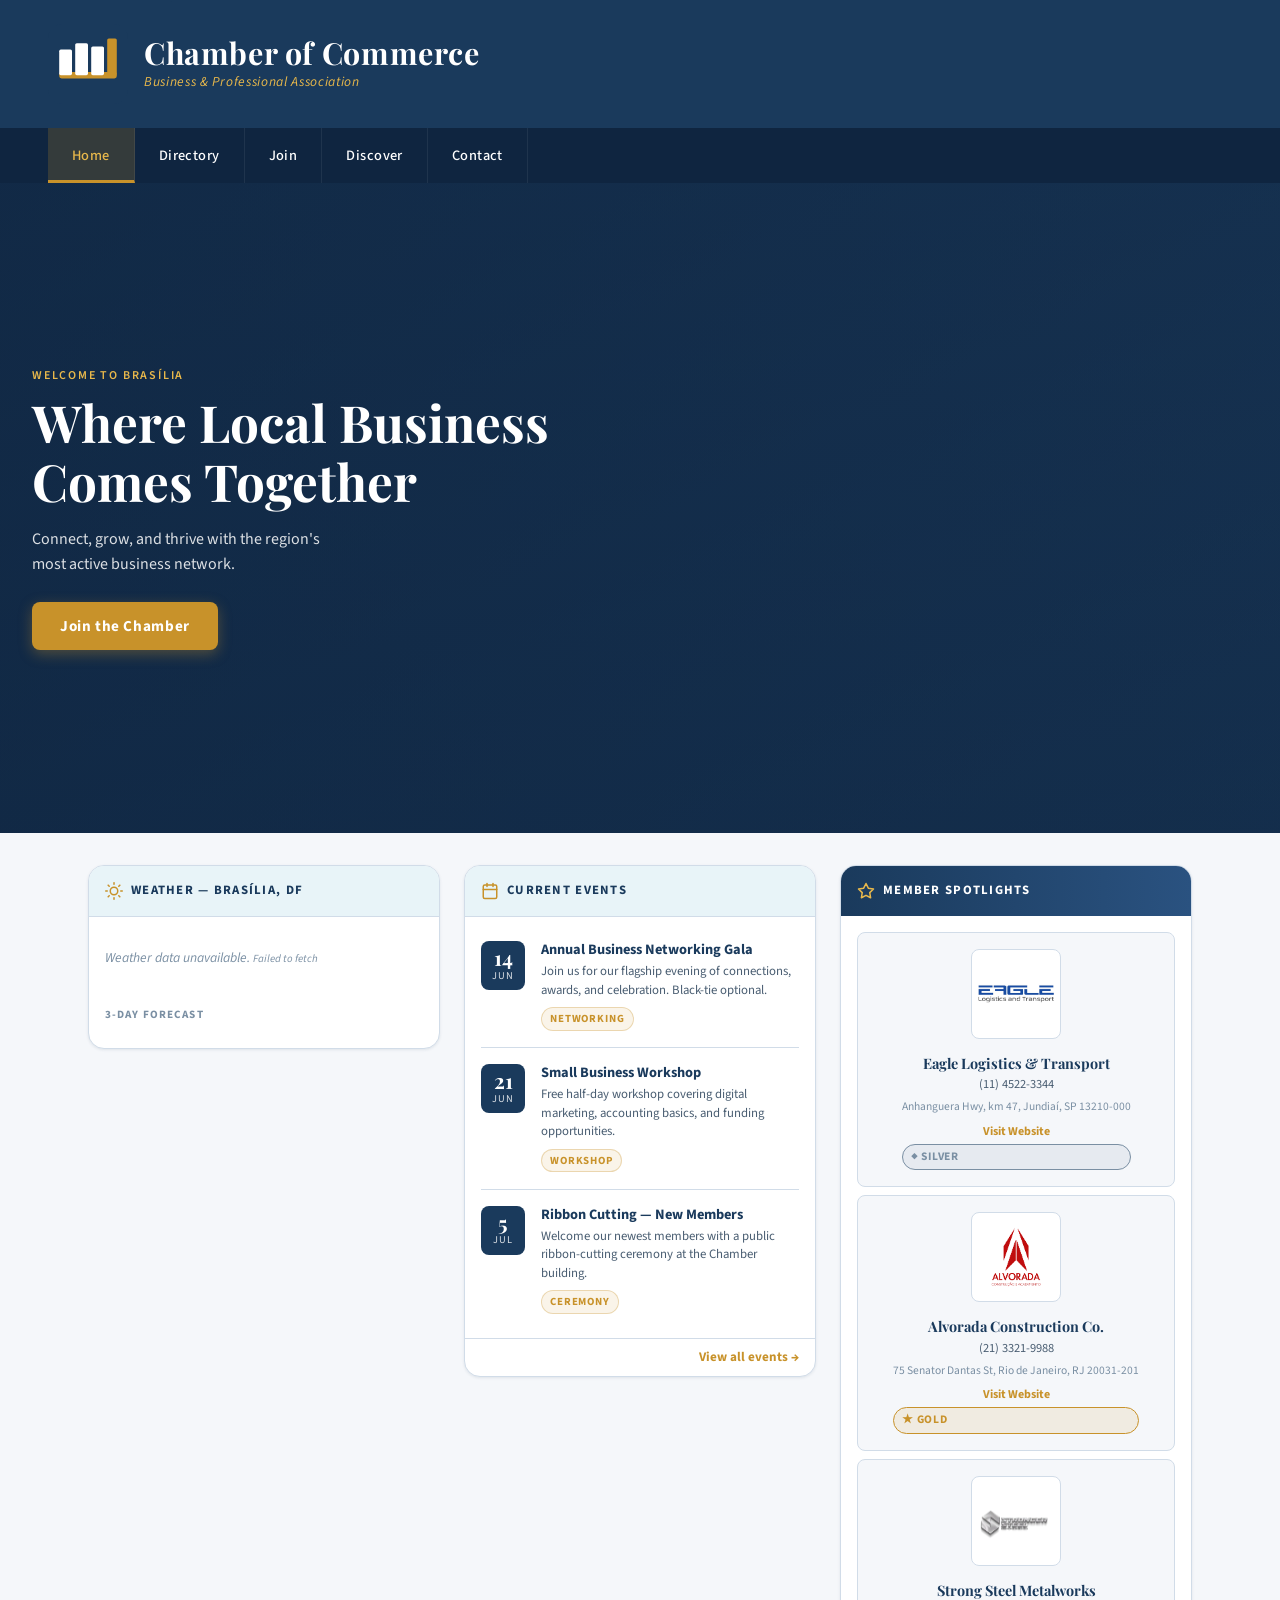
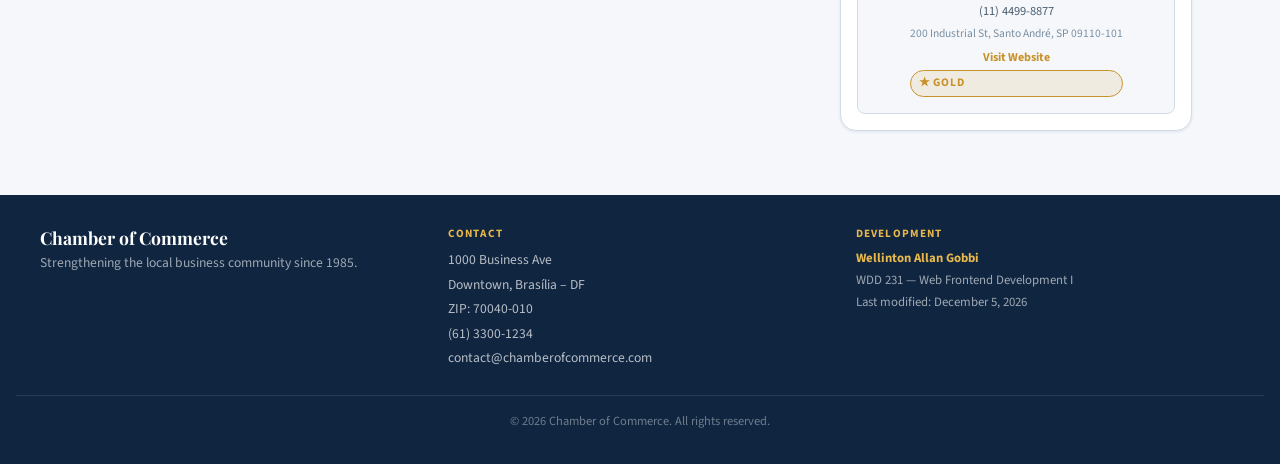
==== chamber/index.html @ d20de8e0 "w3" ====
<!DOCTYPE html>
<html lang="en">
<head>
  <meta charset="UTF-8" />
  <meta name="viewport" content="width=device-width, initial-scale=1.0" />
  <meta name="description" content="Welcome to the Chamber of Commerce and Business Association. Join us to grow your business, connect with local leaders, and strengthen our community." />
  <meta name="author" content="Wellinton Allan Gobbi" />
  <title>Home | Chamber of Commerce</title>

  <!-- Open Graph / Facebook Meta -->
  <meta property="og:type"        content="website" />
  <meta property="og:title"       content="Chamber of Commerce — Business &amp; Professional Association" />
  <meta property="og:description" content="Join us to grow your business, connect with local leaders, and strengthen our community." />
  <meta property="og:image"       content="https://wellintongobbi.github.io/wdd231/chamber/images/og-chamber.jpg" />
  <meta property="og:url"         content="https://wellintongobbi.github.io/wdd231/chamber/index.html" />
  <meta property="og:site_name"   content="Chamber of Commerce" />

  <!-- Favicon -->
  <link rel="icon" href="images/favicon.svg" type="image/svg+xml" />
  <link rel="alternate icon" href="images/favicon.png" type="image/png" />

  <!-- Google Fonts -->
  <link rel="preconnect" href="https://fonts.googleapis.com" />
  <link rel="preconnect" href="https://fonts.gstatic.com" crossorigin />
  <link href="https://fonts.googleapis.com/css2?family=Playfair+Display:wght@700&family=Source+Sans+3:wght@400;500;600&display=swap" rel="stylesheet" />

  <!-- CSS: normalize → small → larger -->
  <link rel="stylesheet" href="styles/normalize.css" />
  <link rel="stylesheet" href="styles/small.css" />
  <link rel="stylesheet" href="styles/larger.css" />
</head>
<body>

  <!-- Skip to main content -->
  <a class="skip-link" href="#main-content">Skip to main content</a>

  <!-- ═══════════════ HEADER ═══════════════ -->
  <header id="site-header">
    <div class="header-branding">
      <img
        class="header-logo"
        src="images/favicon.svg"
        alt="Chamber of Commerce logo"
        width="70"
        height="70"
      />
      <div class="header-title">
        <h1>Chamber of Commerce</h1>
        <p>Business &amp; Professional Association</p>
      </div>
    </div>
  </header>

  <!-- ═══════════════ NAVIGATION ═══════════════ -->
  <nav id="site-nav" aria-label="Main navigation">
    <button
      class="nav-toggle"
      aria-controls="main-menu"
      aria-expanded="false"
      aria-label="Toggle navigation menu"
    >
      Menu
      <div class="hamburger" aria-hidden="true">
        <span></span>
        <span></span>
        <span></span>
      </div>
    </button>

    <ul class="nav-menu" id="main-menu" role="menubar">
      <li role="none"><a href="index.html"     role="menuitem" class="active" aria-current="page">Home</a></li>
      <li role="none"><a href="directory.html" role="menuitem">Directory</a></li>
      <li role="none"><a href="join.html"      role="menuitem">Join</a></li>
      <li role="none"><a href="discover.html"  role="menuitem">Discover</a></li>
      <li role="none"><a href="contact.html"   role="menuitem">Contact</a></li>
    </ul>
  </nav>

  <!-- ═══════════════ MAIN ═══════════════ -->
  <main id="main-content">

    <!-- ── HERO ── -->
    <section class="home-hero" aria-labelledby="hero-heading">
      <div class="hero-overlay"></div>
      <div class="hero-content">
        <p class="hero-eyebrow">Welcome to Brasília</p>
        <h2 id="hero-heading">Where Local Business<br />Comes Together</h2>
        <p class="hero-sub">Connect, grow, and thrive with the region's most active business network.</p>
        <a href="join.html" class="btn-cta">Join the Chamber</a>
      </div>
    </section>

    <!-- ── HOME GRID (weather + events + spotlights) ── -->
    <div class="home-grid">

      <!-- ── WEATHER ── -->
      <section class="home-card weather-card" aria-labelledby="weather-heading">
        <div class="card-header-bar">
          <svg xmlns="http://www.w3.org/2000/svg" viewBox="0 0 24 24" fill="none"
               stroke="currentColor" stroke-width="2" stroke-linecap="round"
               stroke-linejoin="round" width="18" height="18" aria-hidden="true">
            <circle cx="12" cy="12" r="5"/>
            <line x1="12" y1="1" x2="12" y2="3"/>
            <line x1="12" y1="21" x2="12" y2="23"/>
            <line x1="4.22" y1="4.22" x2="5.64" y2="5.64"/>
            <line x1="18.36" y1="18.36" x2="19.78" y2="19.78"/>
            <line x1="1" y1="12" x2="3" y2="12"/>
            <line x1="21" y1="12" x2="23" y2="12"/>
            <line x1="4.22" y1="19.78" x2="5.64" y2="18.36"/>
            <line x1="18.36" y1="5.64" x2="19.78" y2="4.22"/>
          </svg>
          <h2 id="weather-heading">Weather — Brasília, DF</h2>
        </div>

        <div id="weather-current" class="weather-current" aria-live="polite">
          <div class="loading-spinner" role="status" aria-label="Loading weather..."></div>
        </div>

        <div class="forecast-label">3-Day Forecast</div>
        <div id="weather-forecast" class="weather-forecast" aria-live="polite">
          <!-- Populated by JS -->
        </div>
      </section>

      <!-- ── CURRENT EVENTS ── -->
      <section class="home-card events-card" aria-labelledby="events-heading">
        <div class="card-header-bar">
          <svg xmlns="http://www.w3.org/2000/svg" viewBox="0 0 24 24" fill="none"
               stroke="currentColor" stroke-width="2" stroke-linecap="round"
               stroke-linejoin="round" width="18" height="18" aria-hidden="true">
            <rect x="3" y="4" width="18" height="18" rx="2" ry="2"/>
            <line x1="16" y1="2" x2="16" y2="6"/>
            <line x1="8" y1="2" x2="8" y2="6"/>
            <line x1="3" y1="10" x2="21" y2="10"/>
          </svg>
          <h2 id="events-heading">Current Events</h2>
        </div>

        <ul class="events-list">
          <li class="event-item">
            <div class="event-date">
              <span class="event-day">14</span>
              <span class="event-month">Jun</span>
            </div>
            <div class="event-info">
              <h3>Annual Business Networking Gala</h3>
              <p>Join us for our flagship evening of connections, awards, and celebration. Black-tie optional.</p>
              <span class="event-tag">Networking</span>
            </div>
          </li>
          <li class="event-item">
            <div class="event-date">
              <span class="event-day">21</span>
              <span class="event-month">Jun</span>
            </div>
            <div class="event-info">
              <h3>Small Business Workshop</h3>
              <p>Free half-day workshop covering digital marketing, accounting basics, and funding opportunities.</p>
              <span class="event-tag">Workshop</span>
            </div>
          </li>
          <li class="event-item">
            <div class="event-date">
              <span class="event-day">5</span>
              <span class="event-month">Jul</span>
            </div>
            <div class="event-info">
              <h3>Ribbon Cutting — New Members</h3>
              <p>Welcome our newest members with a public ribbon-cutting ceremony at the Chamber building.</p>
              <span class="event-tag">Ceremony</span>
            </div>
          </li>
        </ul>

        <a href="discover.html" class="events-more-link">View all events →</a>
      </section>

      <!-- ── SPOTLIGHTS ── -->
      <section class="spotlights-section" aria-labelledby="spotlights-heading">
        <div class="card-header-bar spotlights-header">
          <svg xmlns="http://www.w3.org/2000/svg" viewBox="0 0 24 24" fill="none"
               stroke="currentColor" stroke-width="2" stroke-linecap="round"
               stroke-linejoin="round" width="18" height="18" aria-hidden="true">
            <polygon points="12 2 15.09 8.26 22 9.27 17 14.14 18.18 21.02 12 17.77 5.82 21.02 7 14.14 2 9.27 8.91 8.26 12 2"/>
          </svg>
          <h2 id="spotlights-heading">Member Spotlights</h2>
        </div>

        <div id="spotlights-display" class="spotlights-grid" aria-live="polite">
          <!-- Populated by JS -->
        </div>
      </section>

    </div><!-- /.home-grid -->

  </main>

  <!-- ═══════════════ FOOTER ═══════════════ -->
  <footer id="site-footer">
    <div class="footer-grid">

      <div class="footer-brand">
        <h2>Chamber of Commerce</h2>
        <p>Strengthening the local business community since 1985.</p>
      </div>

      <div class="footer-contact">
        <h3>Contact</h3>
        <address>
          1000 Business Ave<br />
          Downtown, Brasília – DF<br />
          ZIP: 70040-010<br />
          <a href="tel:+556133001234" style="color:rgba(255,255,255,.7);">(61) 3300-1234</a><br />
          <a href="mailto:contact@chamberofcommerce.com" style="color:rgba(255,255,255,.7);">
            contact@chamberofcommerce.com
          </a>
        </address>
      </div>

      <div class="footer-dev">
        <h3>Development</h3>
        <p>
          <strong class="footer-gold">Wellinton Allan Gobbi</strong><br />
          WDD 231 — Web Frontend Development I<br />
          Last modified: <span id="last-modified"></span>
        </p>
      </div>

    </div>

    <div class="footer-bottom">
      &copy; <span id="copyright-year"></span> Chamber of Commerce. All rights reserved.
    </div>
  </footer>

  <!-- JavaScript -->
  <script src="scripts/home.js" defer></script>
</body>
</html>
---- chamber/styles/small.css ----
/* ===========================
   CHAMBER OF COMMERCE — small.css
   Mobile-first (base) styles
   =========================== */

/* ---------- CSS Custom Properties ---------- */
:root {
  /* Color Palette */
  --color-primary:        #1a3a5c;
  --color-primary-dark:   #0f2540;
  --color-secondary:      #c8922a;
  --color-secondary-light:#e8b84b;
  --color-accent:         #e8f4f8;
  --color-bg:             #f5f7fa;
  --color-surface:        #ffffff;
  --color-text:           #1e2d3d;
  --color-text-light:     #4a5e72;
  --color-text-muted:     #7a8fa3;
  --color-border:         #d1dce8;
  --color-badge-gold:     #c8922a;
  --color-badge-silver:   #7a8fa3;
  --color-badge-member:   #2e7d57;

  /* Typography */
  --font-heading: 'Playfair Display', Georgia, serif;
  --font-body:    'Source Sans 3', 'Segoe UI', sans-serif;

  /* Spacing */
  --space-xs:  0.25rem;
  --space-sm:  0.5rem;
  --space-md:  1rem;
  --space-lg:  1.5rem;
  --space-xl:  2rem;
  --space-2xl: 3rem;

  /* Radius */
  --radius-sm: 4px;
  --radius-md: 8px;
  --radius-lg: 16px;

  /* Shadow */
  --shadow-sm: 0 1px 3px rgba(26,58,92,0.10);
  --shadow-md: 0 4px 12px rgba(26,58,92,0.12);
  --shadow-lg: 0 8px 24px rgba(26,58,92,0.15);

  /* Transitions */
  --transition: 0.25s ease;
}

/* ---------- Base ---------- */
*, *::before, *::after {
  box-sizing: border-box;
}

html {
  font-size: 16px;
  scroll-behavior: smooth;
}

body {
  font-family: var(--font-body);
  font-size: 1rem;
  color: var(--color-text);
  background-color: var(--color-bg);
  line-height: 1.6;
  min-width: 320px;
}

img {
  max-width: 100%;
  height: auto;
  display: block;
}

a {
  color: var(--color-primary);
  text-decoration: none;
  transition: color var(--transition);
}

a:hover, a:focus {
  color: var(--color-secondary);
  text-decoration: underline;
}

h1, h2, h3, h4 {
  font-family: var(--font-heading);
  line-height: 1.2;
  color: var(--color-primary);
  margin-top: 0;
}

/* ---------- Skip Link (Accessibility) ---------- */
.skip-link {
  position: absolute;
  top: -40px;
  left: 0;
  background: var(--color-primary);
  color: #fff;
  padding: 8px 16px;
  z-index: 999;
  border-radius: 0 0 var(--radius-sm) 0;
  font-weight: 600;
  transition: top var(--transition);
}

.skip-link:focus {
  top: 0;
}

/* ---------- Header ---------- */
#site-header {
  background: var(--color-primary);
  color: #fff;
  padding: var(--space-md);
  display: flex;
  flex-direction: column;
  align-items: center;
  gap: var(--space-sm);
  text-align: center;
}

.header-branding {
  display: flex;
  align-items: center;
  gap: var(--space-md);
  flex-wrap: wrap;
  justify-content: center;
}

.header-logo {
  width: 60px;
  height: 60px;
  object-fit: contain;
}

.header-title h1 {
  color: #fff;
  font-size: 1.4rem;
  margin: 0;
  letter-spacing: 0.02em;
}

.header-title p {
  color: var(--color-secondary-light);
  font-size: 0.8rem;
  margin: 0;
  font-style: italic;
  letter-spacing: 0.05em;
}

/* ---------- Navigation ---------- */
#site-nav {
  background: var(--color-primary-dark);
  position: relative;
}

.nav-toggle {
  display: flex;
  align-items: center;
  justify-content: space-between;
  width: 100%;
  background: none;
  border: none;
  color: #fff;
  padding: var(--space-md) var(--space-lg);
  font-family: var(--font-body);
  font-size: 1rem;
  cursor: pointer;
  font-weight: 600;
  letter-spacing: 0.05em;
  text-transform: uppercase;
}

.nav-toggle .hamburger {
  display: flex;
  flex-direction: column;
  gap: 5px;
  width: 22px;
}

.nav-toggle .hamburger span {
  display: block;
  height: 2px;
  background: var(--color-secondary-light);
  border-radius: 2px;
  transition: transform var(--transition), opacity var(--transition);
}

.nav-toggle[aria-expanded="true"] .hamburger span:nth-child(1) {
  transform: translateY(7px) rotate(45deg);
}
.nav-toggle[aria-expanded="true"] .hamburger span:nth-child(2) {
  opacity: 0;
}
.nav-toggle[aria-expanded="true"] .hamburger span:nth-child(3) {
  transform: translateY(-7px) rotate(-45deg);
}

.nav-menu {
  list-style: none;
  margin: 0;
  padding: 0;
  display: none;
  flex-direction: column;
  border-top: 1px solid rgba(255,255,255,0.1);
}

.nav-menu.open {
  display: flex;
}

.nav-menu li a {
  display: block;
  color: #fff;
  padding: var(--space-sm) var(--space-lg);
  font-size: 0.95rem;
  font-weight: 500;
  letter-spacing: 0.03em;
  border-bottom: 1px solid rgba(255,255,255,0.07);
  transition: background var(--transition), color var(--transition);
  text-decoration: none;
}

.nav-menu li a:hover,
.nav-menu li a:focus {
  background: rgba(255,255,255,0.08);
  color: var(--color-secondary-light);
  text-decoration: none;
}

.nav-menu li a.active {
  background: rgba(200,146,42,0.2);
  color: var(--color-secondary-light);
  border-left: 3px solid var(--color-secondary);
  padding-left: calc(var(--space-lg) - 3px);
}

/* ---------- Hero Banner ---------- */
.page-hero {
  background: linear-gradient(135deg, var(--color-primary) 0%, #2a5280 100%);
  color: #fff;
  padding: var(--space-xl) var(--space-md);
  text-align: center;
  position: relative;
  overflow: hidden;
}

.page-hero::before {
  content: '';
  position: absolute;
  inset: 0;
  background: url("data:image/svg+xml,%3Csvg width='60' height='60' viewBox='0 0 60 60' xmlns='http://www.w3.org/2000/svg'%3E%3Cg fill='none' fill-rule='evenodd'%3E%3Cg fill='%23ffffff' fill-opacity='0.03'%3E%3Cpath d='M36 34v-4h-2v4h-4v2h4v4h2v-4h4v-2h-4zm0-30V0h-2v4h-4v2h4v4h2V6h4V4h-4zM6 34v-4H4v4H0v2h4v4h2v-4h4v-2H6zM6 4V0H4v4H0v2h4v4h2V6h4V4H6z'/%3E%3C/g%3E%3C/g%3E%3C/svg%3E");
  pointer-events: none;
}

.page-hero h2 {
  color: #fff;
  font-size: 1.6rem;
  margin-bottom: var(--space-sm);
  position: relative;
}

.page-hero p {
  color: rgba(255,255,255,0.8);
  font-size: 0.95rem;
  max-width: 40ch;
  margin: 0 auto;
  position: relative;
}

/* ---------- Directory Controls ---------- */
.directory-controls {
  display: flex;
  align-items: center;
  justify-content: space-between;
  flex-wrap: wrap;
  gap: var(--space-sm);
  padding: var(--space-md);
  background: var(--color-surface);
  border-bottom: 1px solid var(--color-border);
}

.directory-controls h3 {
  font-size: 0.85rem;
  font-family: var(--font-body);
  font-weight: 600;
  color: var(--color-text-light);
  text-transform: uppercase;
  letter-spacing: 0.08em;
  margin: 0;
}

.view-toggle {
  display: flex;
  gap: var(--space-xs);
  align-items: center;
}

.view-toggle button {
  background: none;
  border: 2px solid var(--color-border);
  border-radius: var(--radius-sm);
  padding: 6px 10px;
  cursor: pointer;
  color: var(--color-text-muted);
  transition: all var(--transition);
  display: flex;
  align-items: center;
  gap: var(--space-xs);
  font-family: var(--font-body);
  font-size: 0.85rem;
  font-weight: 600;
}

.view-toggle button:hover {
  border-color: var(--color-primary);
  color: var(--color-primary);
}

.view-toggle button.active {
  background: var(--color-primary);
  border-color: var(--color-primary);
  color: #fff;
}

.view-toggle button svg {
  width: 16px;
  height: 16px;
  flex-shrink: 0;
}

/* ---------- Members Container ---------- */
.members-container {
  padding: var(--space-lg) var(--space-md);
  max-width: 1200px;
  margin: 0 auto;
  min-height: 300px;
}

/* ---------- GRID VIEW ---------- */
.members-grid {
  display: grid;
  grid-template-columns: 1fr;
  gap: var(--space-lg);
}

/* ---------- Member Card ---------- */
.member-card {
  background: var(--color-surface);
  border-radius: var(--radius-lg);
  box-shadow: var(--shadow-sm);
  overflow: hidden;
  display: flex;
  flex-direction: column;
  border: 1px solid var(--color-border);
  transition: transform var(--transition), box-shadow var(--transition);
}

.member-card:hover {
  transform: translateY(-3px);
  box-shadow: var(--shadow-lg);
}

.card-img-wrap {
  background: var(--color-accent);
  padding: var(--space-lg);
  display: flex;
  align-items: center;
  justify-content: center;
  min-height: 140px;
}

.card-img-wrap img {
  max-height: 80px;
  max-width: 160px;
  object-fit: contain;
  margin: 0 auto;
}

.card-img-placeholder {
  width: 80px;
  height: 80px;
  background: var(--color-primary);
  border-radius: 50%;
  display: flex;
  align-items: center;
  justify-content: center;
  color: #fff;
  font-family: var(--font-heading);
  font-size: 1.8rem;
  font-weight: 700;
}

.card-body {
  padding: var(--space-md);
  flex: 1;
  display: flex;
  flex-direction: column;
  gap: var(--space-xs);
}

.card-name {
  font-family: var(--font-heading);
  font-size: 1.05rem;
  color: var(--color-primary);
  font-weight: 700;
  margin: 0 0 var(--space-xs);
}

.card-detail {
  font-size: 0.85rem;
  color: var(--color-text-light);
  display: flex;
  align-items: flex-start;
  gap: var(--space-xs);
  line-height: 1.4;
}

.card-detail svg {
  width: 14px;
  height: 14px;
  flex-shrink: 0;
  margin-top: 2px;
  color: var(--color-secondary);
}

.card-footer {
  padding: var(--space-sm) var(--space-md);
  border-top: 1px solid var(--color-border);
  display: flex;
  align-items: center;
  justify-content: space-between;
  gap: var(--space-sm);
}

.card-website-link {
  font-size: 0.8rem;
  font-weight: 600;
  color: var(--color-primary);
  text-transform: uppercase;
  letter-spacing: 0.05em;
  display: flex;
  align-items: center;
  gap: 4px;
}

/* ---------- Membership Badge ---------- */
.membership-badge {
  display: inline-flex;
  align-items: center;
  gap: 4px;
  font-size: 0.72rem;
  font-weight: 700;
  text-transform: uppercase;
  letter-spacing: 0.07em;
  padding: 3px 8px;
  border-radius: 50px;
}

.badge-gold {
  background: rgba(200,146,42,0.12);
  color: var(--color-badge-gold);
  border: 1px solid var(--color-badge-gold);
}

.badge-silver {
  background: rgba(122,143,163,0.12);
  color: var(--color-badge-silver);
  border: 1px solid var(--color-badge-silver);
}

.badge-member {
  background: rgba(46,125,87,0.10);
  color: var(--color-badge-member);
  border: 1px solid var(--color-badge-member);
}

/* ---------- LIST VIEW ---------- */
.members-list {
  display: flex;
  flex-direction: column;
  gap: var(--space-sm);
}

.member-list-item {
  background: var(--color-surface);
  border: 1px solid var(--color-border);
  border-radius: var(--radius-md);
  padding: var(--space-md);
  display: grid;
  grid-template-columns: 1fr auto;
  gap: var(--space-sm);
  align-items: center;
  transition: box-shadow var(--transition), border-color var(--transition);
}

.member-list-item:hover {
  box-shadow: var(--shadow-sm);
  border-color: var(--color-primary);
}

.list-item-info {
  display: flex;
  flex-direction: column;
  gap: 2px;
}

.list-item-name {
  font-family: var(--font-heading);
  font-size: 0.95rem;
  font-weight: 700;
  color: var(--color-primary);
  margin: 0;
}

.list-item-phone {
  font-size: 0.8rem;
  color: var(--color-text-light);
}

.list-item-address {
  font-size: 0.78rem;
  color: var(--color-text-muted);
  white-space: nowrap;
  overflow: hidden;
  text-overflow: ellipsis;
  max-width: 50vw;
}

/* ---------- Loading / Error States ---------- */
.loading-state,
.error-state {
  grid-column: 1 / -1;
  text-align: center;
  padding: var(--space-2xl) var(--space-md);
  color: var(--color-text-muted);
  font-style: italic;
}

.loading-spinner {
  width: 40px;
  height: 40px;
  border: 3px solid var(--color-border);
  border-top-color: var(--color-secondary);
  border-radius: 50%;
  animation: spin 0.8s linear infinite;
  margin: 0 auto var(--space-md);
}

@keyframes spin {
  to { transform: rotate(360deg); }
}

/* ---------- Footer ---------- */
#site-footer {
  background: var(--color-primary-dark);
  color: rgba(255,255,255,0.8);
  padding: var(--space-xl) var(--space-md);
  margin-top: var(--space-xl);
}

.footer-grid {
  display: flex;
  flex-direction: column;
  gap: var(--space-lg);
  max-width: 1200px;
  margin: 0 auto;
  text-align: center;
}

.footer-brand h2 {
  color: #fff;
  font-size: 1.1rem;
  margin-bottom: var(--space-xs);
}

.footer-brand p {
  font-size: 0.85rem;
  color: rgba(255,255,255,0.6);
  margin: 0;
}

.footer-contact h3,
.footer-dev h3 {
  font-family: var(--font-body);
  font-size: 0.7rem;
  text-transform: uppercase;
  letter-spacing: 0.1em;
  color: var(--color-secondary-light);
  margin-bottom: var(--space-sm);
}

.footer-contact address {
  font-style: normal;
  font-size: 0.85rem;
  line-height: 1.8;
  color: rgba(255,255,255,0.7);
}

.footer-dev p {
  font-size: 0.8rem;
  color: rgba(255,255,255,0.6);
  line-height: 1.7;
  margin: 0;
}

.footer-bottom {
  text-align: center;
  margin-top: var(--space-lg);
  padding-top: var(--space-md);
  border-top: 1px solid rgba(255,255,255,0.1);
  font-size: 0.78rem;
  color: rgba(255,255,255,0.4);
}

.footer-gold {
  color: var(--color-secondary-light);
}


/* ===========================
   HOME PAGE — small.css additions
   =========================== */

/* ---------- Hero ---------- */
.home-hero {
  position: relative;
  min-height: 420px;
  display: flex;
  align-items: flex-end;
  overflow: hidden;
  background:
    linear-gradient(to bottom, rgba(15,37,64,0.45) 0%, rgba(15,37,64,0.82) 100%),
    url('../images/hero.jpg') center/cover no-repeat;
  background-color: var(--color-primary);
}

.hero-overlay {
  position: absolute;
  inset: 0;
  background: linear-gradient(135deg, rgba(15,37,64,0.6) 0%, rgba(26,58,92,0.3) 100%);
  pointer-events: none;
}

.hero-content {
  position: relative;
  z-index: 1;
  padding: var(--space-xl) var(--space-md) var(--space-2xl);
  max-width: 600px;
}

.hero-eyebrow {
  font-size: 0.75rem;
  font-weight: 600;
  letter-spacing: 0.15em;
  text-transform: uppercase;
  color: var(--color-secondary-light);
  margin: 0 0 var(--space-sm);
}

.hero-content h2 {
  color: #fff;
  font-size: 2rem;
  line-height: 1.15;
  margin: 0 0 var(--space-md);
}

.hero-sub {
  color: rgba(255,255,255,0.85);
  font-size: 1rem;
  margin: 0 0 var(--space-lg);
  max-width: 40ch;
}

.btn-cta {
  display: inline-block;
  background: var(--color-secondary);
  color: #fff;
  font-family: var(--font-body);
  font-size: 0.95rem;
  font-weight: 700;
  letter-spacing: 0.04em;
  padding: 0.75rem 1.75rem;
  border-radius: var(--radius-md);
  text-decoration: none;
  transition: background var(--transition), transform var(--transition), box-shadow var(--transition);
  box-shadow: 0 4px 14px rgba(200,146,42,0.35);
}

.btn-cta:hover,
.btn-cta:focus {
  background: #b07a1e;
  color: #fff;
  transform: translateY(-2px);
  box-shadow: 0 6px 20px rgba(200,146,42,0.45);
  text-decoration: none;
}

/* ---------- Home Grid ---------- */
.home-grid {
  display: flex;
  flex-direction: column;
  gap: var(--space-lg);
  padding: var(--space-lg) var(--space-md);
  max-width: 1200px;
  margin: 0 auto;
}

/* ---------- Generic Home Card ---------- */
.home-card {
  background: var(--color-surface);
  border: 1px solid var(--color-border);
  border-radius: var(--radius-lg);
  box-shadow: var(--shadow-sm);
  overflow: hidden;
}

.card-header-bar {
  display: flex;
  align-items: center;
  gap: var(--space-sm);
  padding: var(--space-md) var(--space-md);
  border-bottom: 1px solid var(--color-border);
  background: var(--color-accent);
}

.card-header-bar h2 {
  font-family: var(--font-body);
  font-size: 0.8rem;
  font-weight: 700;
  text-transform: uppercase;
  letter-spacing: 0.1em;
  color: var(--color-primary);
  margin: 0;
}

.card-header-bar svg {
  color: var(--color-secondary);
  flex-shrink: 0;
}

/* ---------- Weather ---------- */
.weather-current {
  padding: var(--space-md);
  min-height: 80px;
  display: flex;
  flex-direction: column;
  gap: var(--space-sm);
}

.weather-main {
  display: flex;
  align-items: center;
  gap: var(--space-md);
}

.weather-icon {
  font-size: 2.8rem;
  line-height: 1;
}

.weather-temp-wrap {
  display: flex;
  flex-direction: column;
}

.weather-temp {
  font-family: var(--font-heading);
  font-size: 2.2rem;
  color: var(--color-primary);
  line-height: 1;
}

.weather-desc {
  font-size: 0.9rem;
  color: var(--color-text-light);
  margin-top: 2px;
}

.weather-details {
  display: flex;
  flex-wrap: wrap;
  gap: var(--space-sm) var(--space-md);
  font-size: 0.8rem;
  color: var(--color-text-muted);
  padding-top: var(--space-sm);
  border-top: 1px solid var(--color-border);
}

.weather-error {
  color: var(--color-text-muted);
  font-style: italic;
  font-size: 0.85rem;
}

.forecast-label {
  padding: var(--space-sm) var(--space-md) 0;
  font-size: 0.7rem;
  font-weight: 700;
  text-transform: uppercase;
  letter-spacing: 0.1em;
  color: var(--color-text-muted);
}

.weather-forecast {
  display: flex;
  gap: var(--space-sm);
  padding: var(--space-sm) var(--space-md) var(--space-md);
}

.forecast-day {
  flex: 1;
  display: flex;
  flex-direction: column;
  align-items: center;
  gap: 4px;
  background: var(--color-bg);
  border-radius: var(--radius-md);
  padding: var(--space-sm);
  border: 1px solid var(--color-border);
}

.forecast-name {
  font-size: 0.72rem;
  font-weight: 700;
  text-transform: uppercase;
  letter-spacing: 0.06em;
  color: var(--color-text-muted);
}

.forecast-icon {
  font-size: 1.4rem;
  line-height: 1;
}

.forecast-temp {
  font-size: 0.9rem;
  font-weight: 700;
  color: var(--color-primary);
}

/* ---------- Events ---------- */
.events-list {
  list-style: none;
  margin: 0;
  padding: var(--space-sm) var(--space-md);
  display: flex;
  flex-direction: column;
  gap: 0;
}

.event-item {
  display: flex;
  gap: var(--space-md);
  padding: var(--space-md) 0;
  border-bottom: 1px solid var(--color-border);
  align-items: flex-start;
}

.event-item:last-child {
  border-bottom: none;
}

.event-date {
  display: flex;
  flex-direction: column;
  align-items: center;
  justify-content: center;
  min-width: 44px;
  background: var(--color-primary);
  color: #fff;
  border-radius: var(--radius-md);
  padding: 6px 4px;
  flex-shrink: 0;
}

.event-day {
  font-family: var(--font-heading);
  font-size: 1.3rem;
  line-height: 1;
  font-weight: 700;
}

.event-month {
  font-size: 0.65rem;
  text-transform: uppercase;
  letter-spacing: 0.07em;
  opacity: 0.85;
}

.event-info h3 {
  font-family: var(--font-body);
  font-size: 0.9rem;
  font-weight: 700;
  color: var(--color-primary);
  margin: 0 0 4px;
}

.event-info p {
  font-size: 0.8rem;
  color: var(--color-text-light);
  margin: 0 0 6px;
  line-height: 1.45;
}

.event-tag {
  display: inline-block;
  font-size: 0.68rem;
  font-weight: 700;
  text-transform: uppercase;
  letter-spacing: 0.08em;
  padding: 2px 8px;
  border-radius: 50px;
  background: rgba(200,146,42,0.1);
  color: var(--color-secondary);
  border: 1px solid rgba(200,146,42,0.3);
}

.events-more-link {
  display: block;
  text-align: right;
  padding: var(--space-sm) var(--space-md);
  font-size: 0.82rem;
  font-weight: 700;
  color: var(--color-secondary);
  border-top: 1px solid var(--color-border);
  text-decoration: none;
  transition: color var(--transition);
}

.events-more-link:hover {
  color: var(--color-primary);
  text-decoration: none;
}

/* ---------- Spotlights ---------- */
.spotlights-section {
  background: var(--color-surface);
  border: 1px solid var(--color-border);
  border-radius: var(--radius-lg);
  box-shadow: var(--shadow-sm);
  overflow: hidden;
}

.spotlights-header {
  background: linear-gradient(90deg, var(--color-primary) 0%, #2a5280 100%);
  border-bottom: none;
}

.spotlights-header h2 {
  color: #fff;
}

.spotlights-header svg {
  color: var(--color-secondary-light);
}

.spotlights-grid {
  display: flex;
  flex-direction: column;
  gap: var(--space-sm);
  padding: var(--space-md);
  min-height: 60px;
}

.spotlight-card {
  display: flex;
  gap: var(--space-md);
  background: var(--color-bg);
  border: 1px solid var(--color-border);
  border-radius: var(--radius-md);
  padding: var(--space-md);
  align-items: center;
  transition: box-shadow var(--transition), border-color var(--transition);
}

.spotlight-card:hover {
  box-shadow: var(--shadow-md);
  border-color: var(--color-secondary);
}

.spotlight-logo {
  width: 72px;
  height: 72px;
  flex-shrink: 0;
  background: var(--color-surface);
  border-radius: var(--radius-md);
  border: 1px solid var(--color-border);
  display: flex;
  align-items: center;
  justify-content: center;
  overflow: hidden;
  padding: 6px;
}

.spotlight-logo img {
  max-width: 100%;
  max-height: 100%;
  object-fit: contain;
}

.spotlight-initials {
  width: 100%;
  height: 100%;
  background: var(--color-primary);
  border-radius: var(--radius-sm);
  display: flex;
  align-items: center;
  justify-content: center;
  color: #fff;
  font-family: var(--font-heading);
  font-size: 1.3rem;
  font-weight: 700;
}

.spotlight-body {
  flex: 1;
  min-width: 0;
  display: flex;
  flex-direction: column;
  gap: 3px;
}

.spotlight-body h3 {
  font-size: 0.9rem;
  font-family: var(--font-heading);
  color: var(--color-primary);
  margin: 0;
  white-space: nowrap;
  overflow: hidden;
  text-overflow: ellipsis;
}

.spotlight-body p {
  font-size: 0.78rem;
  color: var(--color-text-light);
  margin: 0;
}

.spotlight-address {
  font-size: 0.72rem !important;
  color: var(--color-text-muted) !important;
  white-space: nowrap;
  overflow: hidden;
  text-overflow: ellipsis;
}

.spotlight-link {
  font-size: 0.75rem;
  font-weight: 700;
  color: var(--color-secondary);
  text-decoration: none;
  margin-top: 2px;
}

.spotlight-link:hover {
  color: var(--color-primary);
  text-decoration: underline;
}
---- chamber/styles/larger.css ----
/* ===========================
   CHAMBER OF COMMERCE — larger.css
   Responsive styles for screens >= 640px
   =========================== */

/* ---------- 640px+ (Tablets) ---------- */
@media (min-width: 640px) {
  #site-header {
    flex-direction: row;
    justify-content: space-between;
    text-align: left;
    padding: var(--space-md) var(--space-xl);
  }

  .header-branding {
    justify-content: flex-start;
  }

  .header-logo {
    width: 70px;
    height: 70px;
  }

  .header-title h1 {
    font-size: 1.6rem;
  }

  .header-title p {
    font-size: 0.85rem;
  }

  /* Nav: horizontal on tablet+ */
  .nav-toggle {
    display: none;
  }

  .nav-menu {
    display: flex !important;
    flex-direction: row;
    border-top: none;
    padding: 0 var(--space-xl);
  }

  .nav-menu li a {
    border-bottom: none;
    border-right: 1px solid rgba(255,255,255,0.07);
    padding: var(--space-md) var(--space-lg);
    font-size: 0.9rem;
  }

  .nav-menu li a.active {
    border-left: none;
    border-bottom: 3px solid var(--color-secondary);
    padding-left: var(--space-lg);
    padding-bottom: calc(var(--space-md) - 3px);
  }

  .nav-menu li a:hover,
  .nav-menu li a:focus {
    border-bottom: 3px solid rgba(200,146,42,0.5);
    padding-bottom: calc(var(--space-md) - 3px);
  }

  /* Hero */
  .page-hero {
    padding: var(--space-2xl) var(--space-xl);
  }

  .page-hero h2 {
    font-size: 2rem;
  }

  .page-hero p {
    font-size: 1rem;
  }

  /* Grid: 2 columns */
  .members-grid {
    grid-template-columns: repeat(2, 1fr);
  }

  /* Controls */
  .directory-controls {
    padding: var(--space-md) var(--space-xl);
  }

  /* List: more columns */
  .member-list-item {
    grid-template-columns: 1fr 1fr auto;
    gap: var(--space-md);
  }

  .list-item-address {
    max-width: none;
    white-space: normal;
  }

  /* Footer */
  .footer-grid {
    flex-direction: row;
    text-align: left;
    justify-content: space-between;
    flex-wrap: wrap;
  }

  .footer-brand {
    flex: 1;
    min-width: 200px;
  }

  .footer-contact,
  .footer-dev {
    flex: 1;
    min-width: 180px;
  }
}

/* ---------- 900px+ (Desktop) ---------- */
@media (min-width: 900px) {
  .header-logo {
    width: 80px;
    height: 80px;
  }

  .header-title h1 {
    font-size: 1.9rem;
  }

  /* Grid: 3 columns */
  .members-grid {
    grid-template-columns: repeat(3, 1fr);
  }

  .members-container {
    padding: var(--space-xl);
  }

  .page-hero h2 {
    font-size: 2.4rem;
  }

  .page-hero p {
    font-size: 1.05rem;
    max-width: 55ch;
  }

  .card-img-placeholder {
    transition: transform var(--transition);
  }

  .member-card:hover .card-img-placeholder {
    transform: scale(1.05);
  }
}

/* ---------- 1200px+ (Wide Desktop) ---------- */
@media (min-width: 1200px) {
  .members-grid {
    grid-template-columns: repeat(4, 1fr);
  }

  #site-header {
    padding: var(--space-lg) var(--space-2xl);
  }

  .nav-menu {
    padding: 0 var(--space-2xl);
  }
}


/* ===========================
   HOME PAGE — larger.css additions
   =========================== */

@media (min-width: 640px) {
  .home-hero {
    min-height: 520px;
    align-items: center;
  }

  .hero-content {
    padding: var(--space-2xl) var(--space-xl);
  }

  .hero-content h2 {
    font-size: 2.8rem;
  }

  .home-grid {
    padding: var(--space-xl);
  }
}

@media (min-width: 900px) {
  .home-hero {
    min-height: 600px;
  }

  .hero-content h2 {
    font-size: 3.2rem;
  }

  /* 2-column layout: weather+events left, spotlights right */
  .home-grid {
    display: grid;
    grid-template-columns: 1fr 1fr;
    grid-template-rows: auto auto;
    gap: var(--space-lg);
    align-items: start;
  }

  .weather-card {
    grid-column: 1;
    grid-row: 1;
  }

  .events-card {
    grid-column: 1;
    grid-row: 2;
  }

  .spotlights-section {
    grid-column: 2;
    grid-row: 1 / 3;
  }

  .spotlights-grid {
    flex-direction: column;
  }

  .spotlight-card {
    flex-direction: column;
    text-align: center;
    align-items: center;
  }

  .spotlight-logo {
    width: 90px;
    height: 90px;
  }

  .spotlight-body h3,
  .spotlight-address {
    white-space: normal;
    text-overflow: unset;
    overflow: visible;
  }
}

@media (min-width: 1200px) {
  .home-hero {
    min-height: 650px;
  }

  .home-grid {
    padding: var(--space-xl) var(--space-2xl);
  }

  /* 3-column layout at wide screens */
  .home-grid {
    grid-template-columns: 1fr 1fr 1fr;
    grid-template-rows: auto;
  }

  .weather-card {
    grid-column: 1;
    grid-row: 1;
  }

  .events-card {
    grid-column: 2;
    grid-row: 1;
  }

  .spotlights-section {
    grid-column: 3;
    grid-row: 1;
  }
}
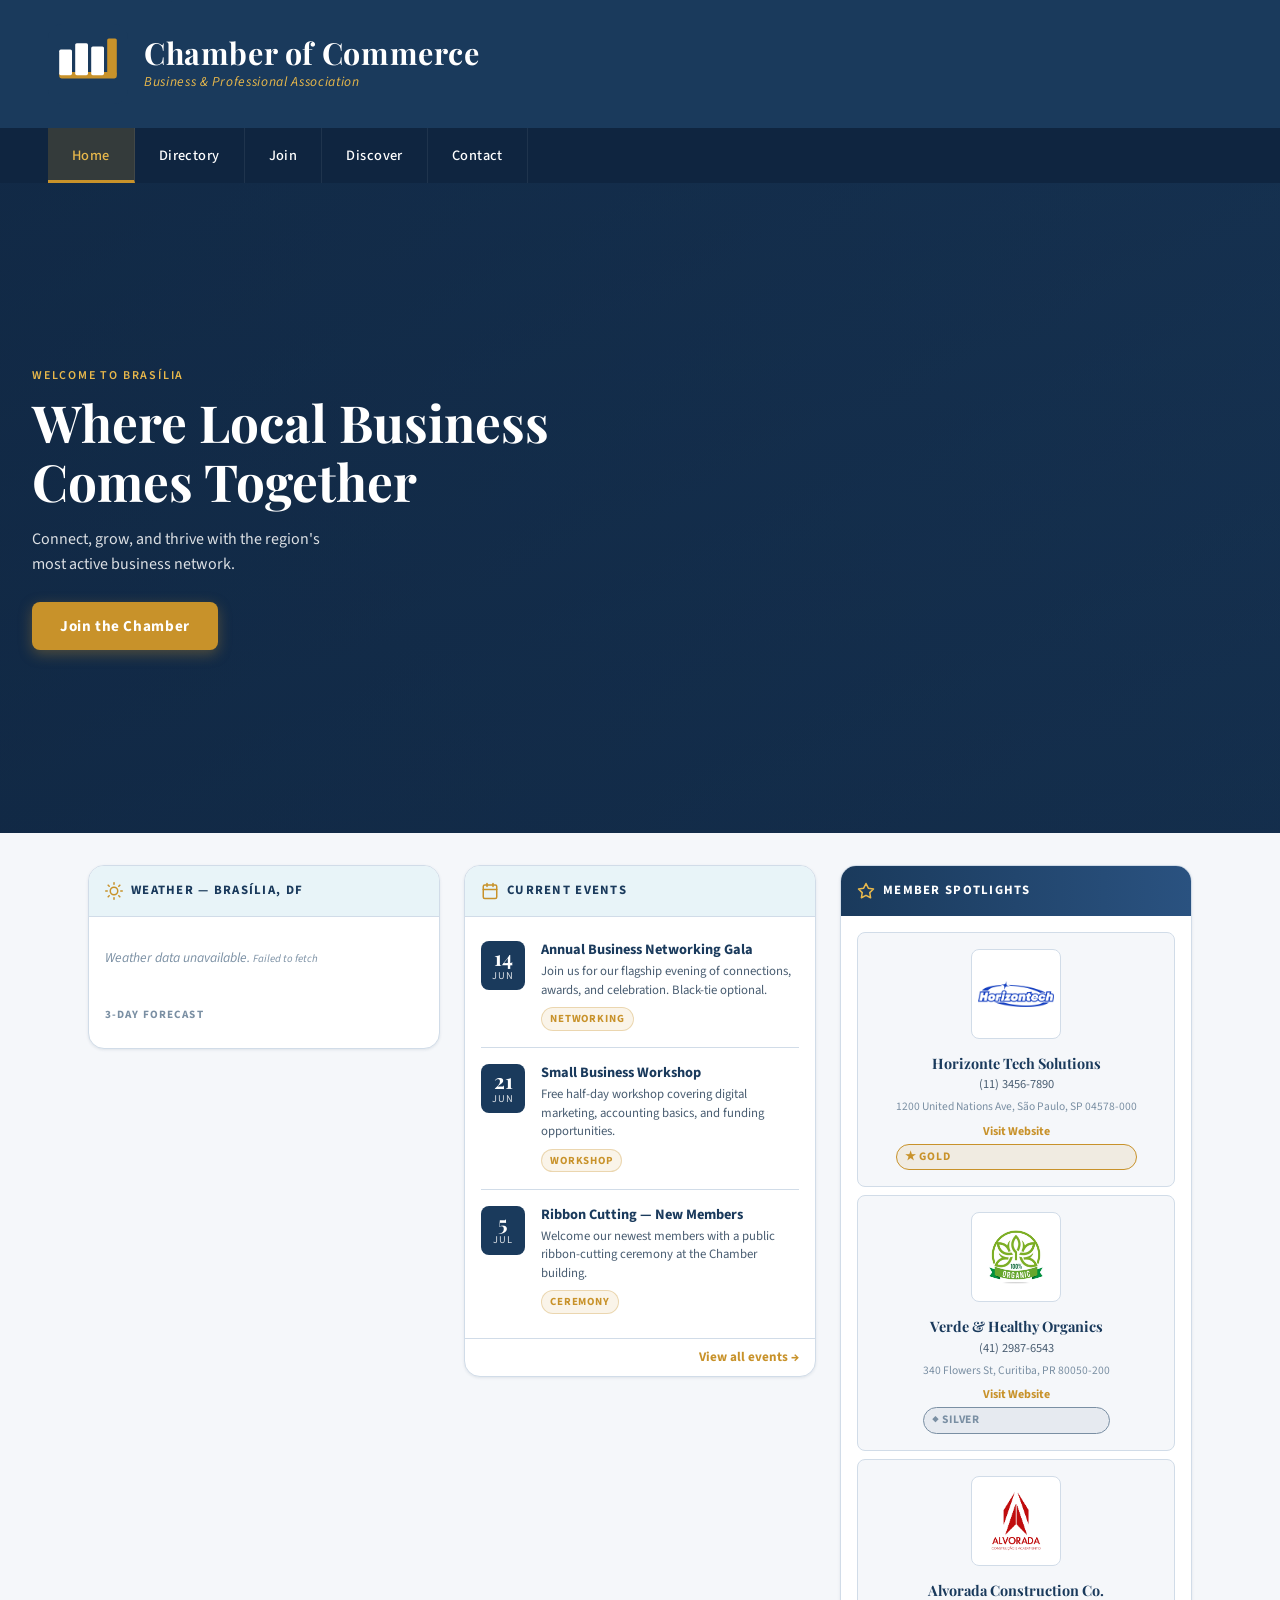
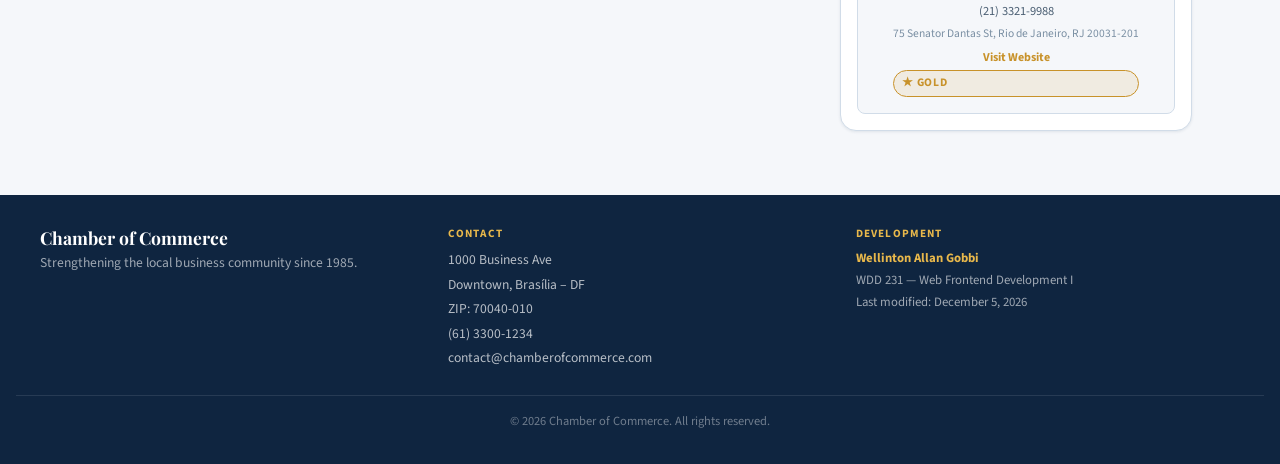
==== commit 85b9daa7: "w3" ====
--- a/chamber/index.html
+++ b/chamber/index.html
@@ -1,239 +1,239 @@
 <!DOCTYPE html>
 <html lang="en">
+
 <head>
-  <meta charset="UTF-8" />
-  <meta name="viewport" content="width=device-width, initial-scale=1.0" />
-  <meta name="description" content="Welcome to the Chamber of Commerce and Business Association. Join us to grow your business, connect with local leaders, and strengthen our community." />
-  <meta name="author" content="Wellinton Allan Gobbi" />
-  <title>Home | Chamber of Commerce</title>
-
-  <!-- Open Graph / Facebook Meta -->
-  <meta property="og:type"        content="website" />
-  <meta property="og:title"       content="Chamber of Commerce — Business &amp; Professional Association" />
-  <meta property="og:description" content="Join us to grow your business, connect with local leaders, and strengthen our community." />
-  <meta property="og:image"       content="https://wellintongobbi.github.io/wdd231/chamber/images/og-chamber.jpg" />
-  <meta property="og:url"         content="https://wellintongobbi.github.io/wdd231/chamber/index.html" />
-  <meta property="og:site_name"   content="Chamber of Commerce" />
-
-  <!-- Favicon -->
-  <link rel="icon" href="images/favicon.svg" type="image/svg+xml" />
-  <link rel="alternate icon" href="images/favicon.png" type="image/png" />
-
-  <!-- Google Fonts -->
-  <link rel="preconnect" href="https://fonts.googleapis.com" />
-  <link rel="preconnect" href="https://fonts.gstatic.com" crossorigin />
-  <link href="https://fonts.googleapis.com/css2?family=Playfair+Display:wght@700&family=Source+Sans+3:wght@400;500;600&display=swap" rel="stylesheet" />
-
-  <!-- CSS: normalize → small → larger -->
-  <link rel="stylesheet" href="styles/normalize.css" />
-  <link rel="stylesheet" href="styles/small.css" />
-  <link rel="stylesheet" href="styles/larger.css" />
+    <meta charset="UTF-8" />
+    <meta name="viewport" content="width=device-width, initial-scale=1.0" />
+    <meta name="description"
+        content="Welcome to the Chamber of Commerce and Business Association. Join us to grow your business, connect with local leaders, and strengthen our community." />
+    <meta name="author" content="Wellinton Allan Gobbi" />
+    <title>Home | Chamber of Commerce</title>
+
+    <!-- Open Graph / Facebook Meta -->
+    <meta property="og:type" content="website" />
+    <meta property="og:title" content="Chamber of Commerce — Business &amp; Professional Association" />
+    <meta property="og:description"
+        content="Join us to grow your business, connect with local leaders, and strengthen our community." />
+    <meta property="og:image" content="https://wellintongobbi.github.io/wdd231/chamber/images/og-chamber.jpg" />
+    <meta property="og:url" content="https://wellintongobbi.github.io/wdd231/chamber/index.html" />
+    <meta property="og:site_name" content="Chamber of Commerce" />
+
+    <!-- Favicon -->
+    <link rel="icon" href="images/favicon.svg" type="image/svg+xml" />
+    <link rel="alternate icon" href="images/favicon.png" type="image/png" />
+
+    <!-- Google Fonts -->
+    <link rel="preconnect" href="https://fonts.googleapis.com" />
+    <link rel="preconnect" href="https://fonts.gstatic.com" crossorigin />
+    <link
+        href="https://fonts.googleapis.com/css2?family=Playfair+Display:wght@700&family=Source+Sans+3:wght@400;500;600&display=swap"
+        rel="stylesheet" />
+
+    <!-- CSS: normalize → small → larger -->
+    <link rel="stylesheet" href="styles/normalize.css" />
+    <link rel="stylesheet" href="styles/small.css" />
+    <link rel="stylesheet" href="styles/larger.css" />
 </head>
+
 <body>
 
-  <!-- Skip to main content -->
-  <a class="skip-link" href="#main-content">Skip to main content</a>
-
-  <!-- ═══════════════ HEADER ═══════════════ -->
-  <header id="site-header">
-    <div class="header-branding">
-      <img
-        class="header-logo"
-        src="images/favicon.svg"
-        alt="Chamber of Commerce logo"
-        width="70"
-        height="70"
-      />
-      <div class="header-title">
-        <h1>Chamber of Commerce</h1>
-        <p>Business &amp; Professional Association</p>
-      </div>
-    </div>
-  </header>
-
-  <!-- ═══════════════ NAVIGATION ═══════════════ -->
-  <nav id="site-nav" aria-label="Main navigation">
-    <button
-      class="nav-toggle"
-      aria-controls="main-menu"
-      aria-expanded="false"
-      aria-label="Toggle navigation menu"
-    >
-      Menu
-      <div class="hamburger" aria-hidden="true">
-        <span></span>
-        <span></span>
-        <span></span>
-      </div>
-    </button>
-
-    <ul class="nav-menu" id="main-menu" role="menubar">
-      <li role="none"><a href="index.html"     role="menuitem" class="active" aria-current="page">Home</a></li>
-      <li role="none"><a href="directory.html" role="menuitem">Directory</a></li>
-      <li role="none"><a href="join.html"      role="menuitem">Join</a></li>
-      <li role="none"><a href="discover.html"  role="menuitem">Discover</a></li>
-      <li role="none"><a href="contact.html"   role="menuitem">Contact</a></li>
-    </ul>
-  </nav>
-
-  <!-- ═══════════════ MAIN ═══════════════ -->
-  <main id="main-content">
-
-    <!-- ── HERO ── -->
-    <section class="home-hero" aria-labelledby="hero-heading">
-      <div class="hero-overlay"></div>
-      <div class="hero-content">
-        <p class="hero-eyebrow">Welcome to Brasília</p>
-        <h2 id="hero-heading">Where Local Business<br />Comes Together</h2>
-        <p class="hero-sub">Connect, grow, and thrive with the region's most active business network.</p>
-        <a href="join.html" class="btn-cta">Join the Chamber</a>
-      </div>
-    </section>
-
-    <!-- ── HOME GRID (weather + events + spotlights) ── -->
-    <div class="home-grid">
-
-      <!-- ── WEATHER ── -->
-      <section class="home-card weather-card" aria-labelledby="weather-heading">
-        <div class="card-header-bar">
-          <svg xmlns="http://www.w3.org/2000/svg" viewBox="0 0 24 24" fill="none"
-               stroke="currentColor" stroke-width="2" stroke-linecap="round"
-               stroke-linejoin="round" width="18" height="18" aria-hidden="true">
-            <circle cx="12" cy="12" r="5"/>
-            <line x1="12" y1="1" x2="12" y2="3"/>
-            <line x1="12" y1="21" x2="12" y2="23"/>
-            <line x1="4.22" y1="4.22" x2="5.64" y2="5.64"/>
-            <line x1="18.36" y1="18.36" x2="19.78" y2="19.78"/>
-            <line x1="1" y1="12" x2="3" y2="12"/>
-            <line x1="21" y1="12" x2="23" y2="12"/>
-            <line x1="4.22" y1="19.78" x2="5.64" y2="18.36"/>
-            <line x1="18.36" y1="5.64" x2="19.78" y2="4.22"/>
-          </svg>
-          <h2 id="weather-heading">Weather — Brasília, DF</h2>
+    <!-- Skip to main content -->
+    <a class="skip-link" href="#main-content">Skip to main content</a>
+
+    <!-- ═══════════════ HEADER ═══════════════ -->
+    <header id="site-header">
+        <div class="header-branding">
+            <img class="header-logo" src="images/favicon.svg" alt="Chamber of Commerce logo" width="70" height="70" />
+            <div class="header-title">
+                <h1>Chamber of Commerce</h1>
+                <p>Business &amp; Professional Association</p>
+            </div>
         </div>
-
-        <div id="weather-current" class="weather-current" aria-live="polite">
-          <div class="loading-spinner" role="status" aria-label="Loading weather..."></div>
+    </header>
+
+    <!-- ═══════════════ NAVIGATION ═══════════════ -->
+    <nav id="site-nav" aria-label="Main navigation">
+        <button class="nav-toggle" aria-controls="main-menu" aria-expanded="false" aria-label="Toggle navigation menu">
+            Menu
+            <div class="hamburger" aria-hidden="true">
+                <span></span>
+                <span></span>
+                <span></span>
+            </div>
+        </button>
+
+        <ul class="nav-menu" id="main-menu" role="menubar">
+            <li role="none"><a href="index.html" role="menuitem" class="active" aria-current="page">Home</a></li>
+            <li role="none"><a href="directory.html" role="menuitem">Directory</a></li>
+            <li role="none"><a href="join.html" role="menuitem">Join</a></li>
+            <li role="none"><a href="discover.html" role="menuitem">Discover</a></li>
+            <li role="none"><a href="contact.html" role="menuitem">Contact</a></li>
+        </ul>
+    </nav>
+
+    <!-- ═══════════════ MAIN ═══════════════ -->
+    <main id="main-content">
+
+        <!-- ── HERO ── -->
+        <section class="home-hero" aria-labelledby="hero-heading">
+            <div class="hero-overlay"></div>
+            <div class="hero-content">
+                <p class="hero-eyebrow">Welcome to Brasília</p>
+                <h2 id="hero-heading">Where Local Business<br />Comes Together</h2>
+                <p class="hero-sub">Connect, grow, and thrive with the region's most active business network.</p>
+                <a href="join.html" class="btn-cta">Join the Chamber</a>
+            </div>
+        </section>
+
+        <!-- ── HOME GRID (weather + events + spotlights) ── -->
+        <div class="home-grid">
+
+            <!-- ── WEATHER ── -->
+            <section class="home-card weather-card" aria-labelledby="weather-heading">
+                <div class="card-header-bar">
+                    <svg xmlns="http://www.w3.org/2000/svg" viewBox="0 0 24 24" fill="none" stroke="currentColor"
+                        stroke-width="2" stroke-linecap="round" stroke-linejoin="round" width="18" height="18"
+                        aria-hidden="true">
+                        <circle cx="12" cy="12" r="5" />
+                        <line x1="12" y1="1" x2="12" y2="3" />
+                        <line x1="12" y1="21" x2="12" y2="23" />
+                        <line x1="4.22" y1="4.22" x2="5.64" y2="5.64" />
+                        <line x1="18.36" y1="18.36" x2="19.78" y2="19.78" />
+                        <line x1="1" y1="12" x2="3" y2="12" />
+                        <line x1="21" y1="12" x2="23" y2="12" />
+                        <line x1="4.22" y1="19.78" x2="5.64" y2="18.36" />
+                        <line x1="18.36" y1="5.64" x2="19.78" y2="4.22" />
+                    </svg>
+                    <h2 id="weather-heading">Weather — Brasília, DF</h2>
+                </div>
+
+                <div id="weather-current" class="weather-current" aria-live="polite">
+                    <div class="loading-spinner" role="status" aria-label="Loading weather..."></div>
+                </div>
+
+                <div class="forecast-label">3-Day Forecast</div>
+                <div id="weather-forecast" class="weather-forecast" aria-live="polite">
+                    <!-- Populated by JS -->
+                </div>
+            </section>
+
+            <!-- ── CURRENT EVENTS ── -->
+            <section class="home-card events-card" aria-labelledby="events-heading">
+                <div class="card-header-bar">
+                    <svg xmlns="http://www.w3.org/2000/svg" viewBox="0 0 24 24" fill="none" stroke="currentColor"
+                        stroke-width="2" stroke-linecap="round" stroke-linejoin="round" width="18" height="18"
+                        aria-hidden="true">
+                        <rect x="3" y="4" width="18" height="18" rx="2" ry="2" />
+                        <line x1="16" y1="2" x2="16" y2="6" />
+                        <line x1="8" y1="2" x2="8" y2="6" />
+                        <line x1="3" y1="10" x2="21" y2="10" />
+                    </svg>
+                    <h2 id="events-heading">Current Events</h2>
+                </div>
+
+                <ul class="events-list">
+                    <li class="event-item">
+                        <div class="event-date">
+                            <span class="event-day">14</span>
+                            <span class="event-month">Jun</span>
+                        </div>
+                        <div class="event-info">
+                            <h3>Annual Business Networking Gala</h3>
+                            <p>Join us for our flagship evening of connections, awards, and celebration. Black-tie
+                                optional.</p>
+                            <span class="event-tag">Networking</span>
+                        </div>
+                    </li>
+                    <li class="event-item">
+                        <div class="event-date">
+                            <span class="event-day">21</span>
+                            <span class="event-month">Jun</span>
+                        </div>
+                        <div class="event-info">
+                            <h3>Small Business Workshop</h3>
+                            <p>Free half-day workshop covering digital marketing, accounting basics, and funding
+                                opportunities.</p>
+                            <span class="event-tag">Workshop</span>
+                        </div>
+                    </li>
+                    <li class="event-item">
+                        <div class="event-date">
+                            <span class="event-day">5</span>
+                            <span class="event-month">Jul</span>
+                        </div>
+                        <div class="event-info">
+                            <h3>Ribbon Cutting — New Members</h3>
+                            <p>Welcome our newest members with a public ribbon-cutting ceremony at the Chamber building.
+                            </p>
+                            <span class="event-tag">Ceremony</span>
+                        </div>
+                    </li>
+                </ul>
+
+                <a href="discover.html" class="events-more-link">View all events →</a>
+            </section>
+
+            <!-- ── SPOTLIGHTS ── -->
+            <section class="spotlights-section" aria-labelledby="spotlights-heading">
+                <div class="card-header-bar spotlights-header">
+                    <svg xmlns="http://www.w3.org/2000/svg" viewBox="0 0 24 24" fill="none" stroke="currentColor"
+                        stroke-width="2" stroke-linecap="round" stroke-linejoin="round" width="18" height="18"
+                        aria-hidden="true">
+                        <polygon
+                            points="12 2 15.09 8.26 22 9.27 17 14.14 18.18 21.02 12 17.77 5.82 21.02 7 14.14 2 9.27 8.91 8.26 12 2" />
+                    </svg>
+                    <h2 id="spotlights-heading">Member Spotlights</h2>
+                </div>
+
+                <div id="spotlights-display" class="spotlights-grid" aria-live="polite">
+                    <!-- Populated by JS -->
+                </div>
+            </section>
+
+        </div><!-- /.home-grid -->
+
+    </main>
+
+    <!-- ═══════════════ FOOTER ═══════════════ -->
+    <footer id="site-footer">
+        <div class="footer-grid">
+
+            <div class="footer-brand">
+                <h2>Chamber of Commerce</h2>
+                <p>Strengthening the local business community since 1985.</p>
+            </div>
+
+            <div class="footer-contact">
+                <h3>Contact</h3>
+                <address>
+                    1000 Business Ave<br />
+                    Downtown, Brasília – DF<br />
+                    ZIP: 70040-010<br />
+                    <a href="tel:+556133001234" style="color:rgba(255,255,255,.7);">(61) 3300-1234</a><br />
+                    <a href="mailto:contact@chamberofcommerce.com" style="color:rgba(255,255,255,.7);">
+                        contact@chamberofcommerce.com
+                    </a>
+                </address>
+            </div>
+
+            <div class="footer-dev">
+                <h3>Development</h3>
+                <p>
+                    <strong class="footer-gold">Wellinton Allan Gobbi</strong><br />
+                    WDD 231 — Web Frontend Development I<br />
+                    Last modified: <span id="last-modified"></span>
+                </p>
+            </div>
+
         </div>
 
-        <div class="forecast-label">3-Day Forecast</div>
-        <div id="weather-forecast" class="weather-forecast" aria-live="polite">
-          <!-- Populated by JS -->
+        <div class="footer-bottom">
+            &copy; <span id="copyright-year"></span> Chamber of Commerce. All rights reserved.
         </div>
-      </section>
-
-      <!-- ── CURRENT EVENTS ── -->
-      <section class="home-card events-card" aria-labelledby="events-heading">
-        <div class="card-header-bar">
-          <svg xmlns="http://www.w3.org/2000/svg" viewBox="0 0 24 24" fill="none"
-               stroke="currentColor" stroke-width="2" stroke-linecap="round"
-               stroke-linejoin="round" width="18" height="18" aria-hidden="true">
-            <rect x="3" y="4" width="18" height="18" rx="2" ry="2"/>
-            <line x1="16" y1="2" x2="16" y2="6"/>
-            <line x1="8" y1="2" x2="8" y2="6"/>
-            <line x1="3" y1="10" x2="21" y2="10"/>
-          </svg>
-          <h2 id="events-heading">Current Events</h2>
-        </div>
-
-        <ul class="events-list">
-          <li class="event-item">
-            <div class="event-date">
-              <span class="event-day">14</span>
-              <span class="event-month">Jun</span>
-            </div>
-            <div class="event-info">
-              <h3>Annual Business Networking Gala</h3>
-              <p>Join us for our flagship evening of connections, awards, and celebration. Black-tie optional.</p>
-              <span class="event-tag">Networking</span>
-            </div>
-          </li>
-          <li class="event-item">
-            <div class="event-date">
-              <span class="event-day">21</span>
-              <span class="event-month">Jun</span>
-            </div>
-            <div class="event-info">
-              <h3>Small Business Workshop</h3>
-              <p>Free half-day workshop covering digital marketing, accounting basics, and funding opportunities.</p>
-              <span class="event-tag">Workshop</span>
-            </div>
-          </li>
-          <li class="event-item">
-            <div class="event-date">
-              <span class="event-day">5</span>
-              <span class="event-month">Jul</span>
-            </div>
-            <div class="event-info">
-              <h3>Ribbon Cutting — New Members</h3>
-              <p>Welcome our newest members with a public ribbon-cutting ceremony at the Chamber building.</p>
-              <span class="event-tag">Ceremony</span>
-            </div>
-          </li>
-        </ul>
-
-        <a href="discover.html" class="events-more-link">View all events →</a>
-      </section>
-
-      <!-- ── SPOTLIGHTS ── -->
-      <section class="spotlights-section" aria-labelledby="spotlights-heading">
-        <div class="card-header-bar spotlights-header">
-          <svg xmlns="http://www.w3.org/2000/svg" viewBox="0 0 24 24" fill="none"
-               stroke="currentColor" stroke-width="2" stroke-linecap="round"
-               stroke-linejoin="round" width="18" height="18" aria-hidden="true">
-            <polygon points="12 2 15.09 8.26 22 9.27 17 14.14 18.18 21.02 12 17.77 5.82 21.02 7 14.14 2 9.27 8.91 8.26 12 2"/>
-          </svg>
-          <h2 id="spotlights-heading">Member Spotlights</h2>
-        </div>
-
-        <div id="spotlights-display" class="spotlights-grid" aria-live="polite">
-          <!-- Populated by JS -->
-        </div>
-      </section>
-
-    </div><!-- /.home-grid -->
-
-  </main>
-
-  <!-- ═══════════════ FOOTER ═══════════════ -->
-  <footer id="site-footer">
-    <div class="footer-grid">
-
-      <div class="footer-brand">
-        <h2>Chamber of Commerce</h2>
-        <p>Strengthening the local business community since 1985.</p>
-      </div>
-
-      <div class="footer-contact">
-        <h3>Contact</h3>
-        <address>
-          1000 Business Ave<br />
-          Downtown, Brasília – DF<br />
-          ZIP: 70040-010<br />
-          <a href="tel:+556133001234" style="color:rgba(255,255,255,.7);">(61) 3300-1234</a><br />
-          <a href="mailto:contact@chamberofcommerce.com" style="color:rgba(255,255,255,.7);">
-            contact@chamberofcommerce.com
-          </a>
-        </address>
-      </div>
-
-      <div class="footer-dev">
-        <h3>Development</h3>
-        <p>
-          <strong class="footer-gold">Wellinton Allan Gobbi</strong><br />
-          WDD 231 — Web Frontend Development I<br />
-          Last modified: <span id="last-modified"></span>
-        </p>
-      </div>
-
-    </div>
-
-    <div class="footer-bottom">
-      &copy; <span id="copyright-year"></span> Chamber of Commerce. All rights reserved.
-    </div>
-  </footer>
-
-  <!-- JavaScript -->
-  <script src="scripts/home.js" defer></script>
+    </footer>
+
+    <!-- JavaScript -->
+    <script src="scripts/home.js" defer></script>
 </body>
-</html>
+
+</html>
